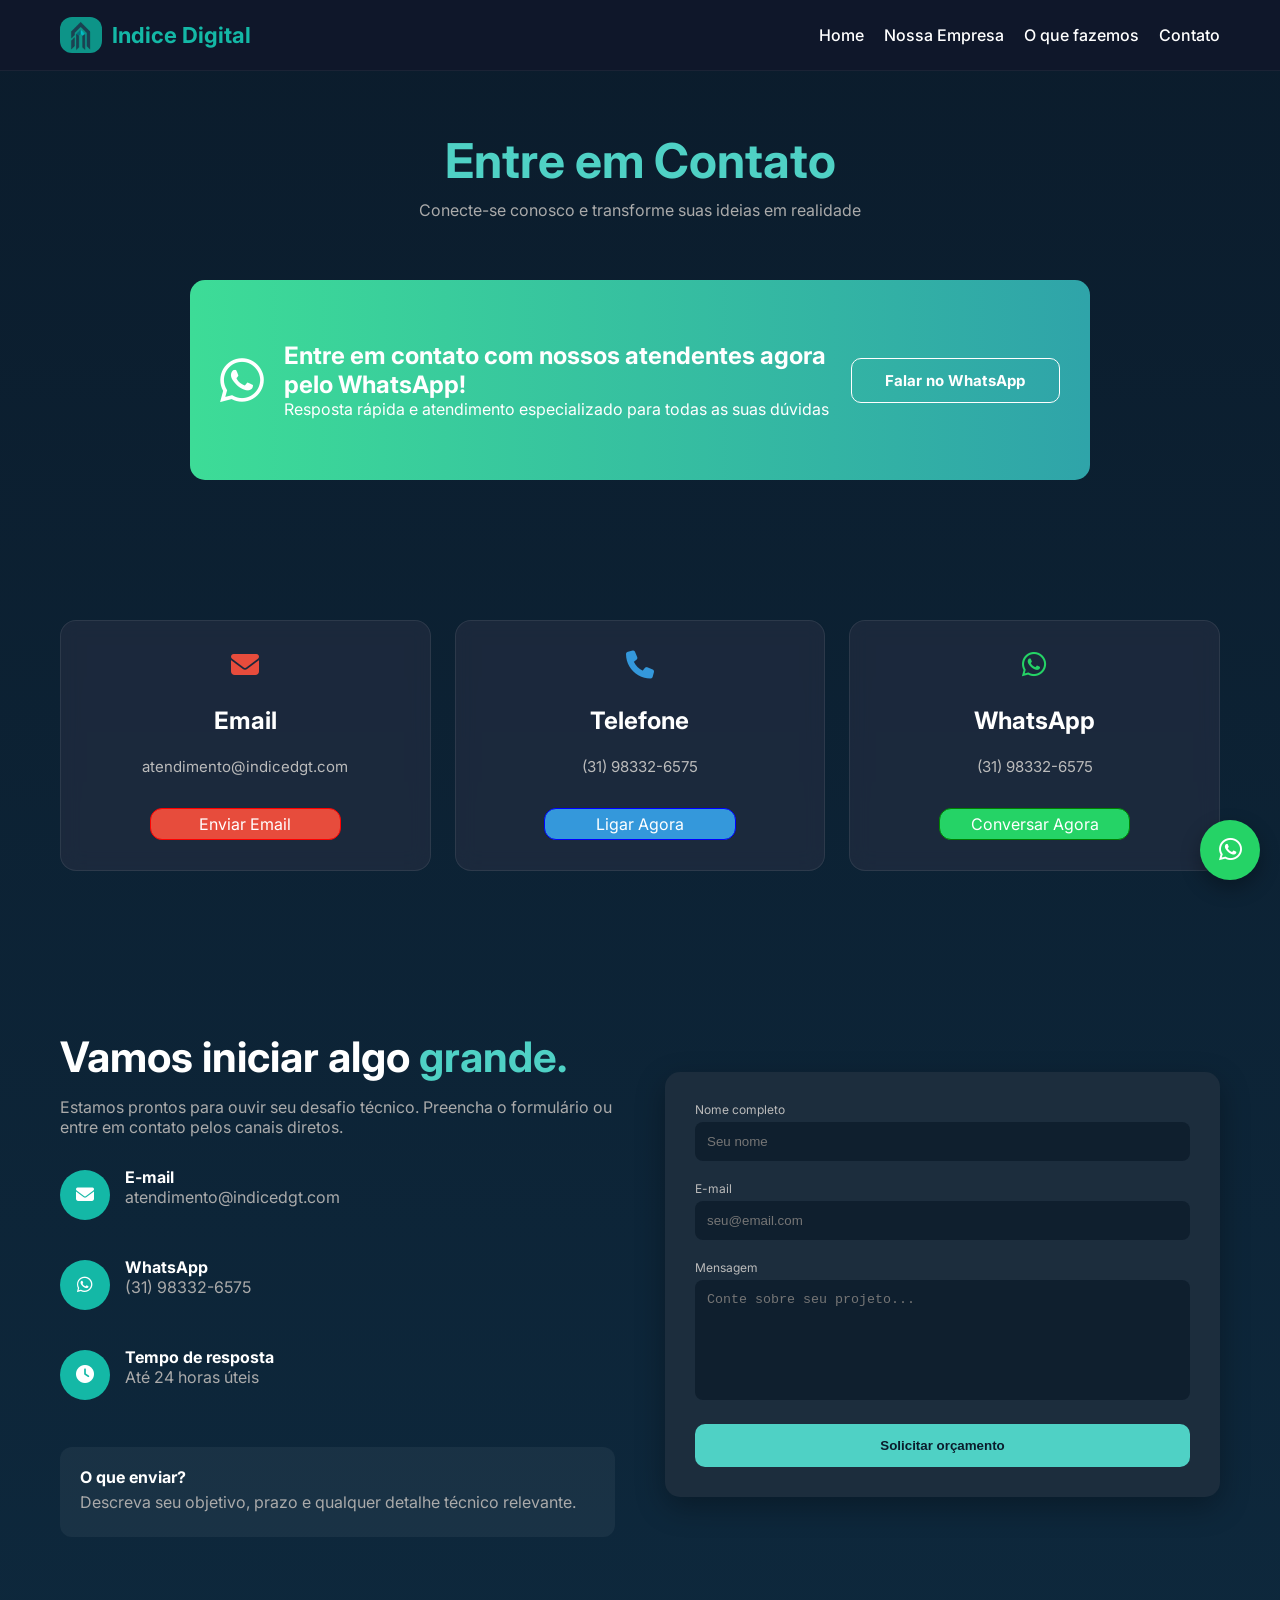
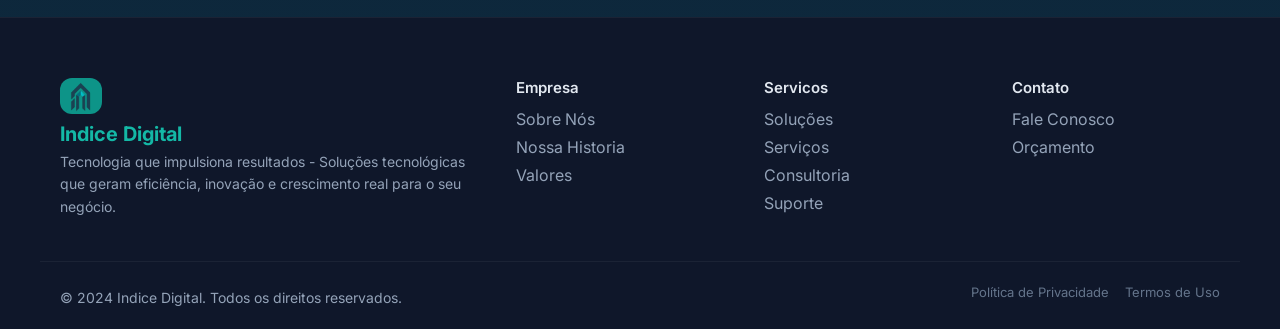
==== contato.html @ 9a700fef "Primeira versão do site" ====
<!doctype html>
<html lang="pt-BR">
  <head>
    <meta charset="UTF-8" />
    <meta name="viewport" content="width=device-width, initial-scale=1.0" />
    <title>Indice Digital - Tecnologia que impulsiona resultados</title>
    <meta
      name="description"
      content="Tecnologia que impulsiona resultados - Solucoes que geram eficiencia, inovacao e crescimento real para o seu negocio."
    />
    <meta property="og:title" content="Indice Digital - Tecnologia que impulsiona resultados" />
    <meta
      property="og:description"
      content="Transformamos ideias em solucoes tecnologicas que geram eficiencia, inovacao e crescimento real para o seu negocio."
    />
    <meta property="og:type" content="website" />
    <meta property="og:url" content="https://indicedgt.com/" />
    <link rel="preconnect" href="https://fonts.googleapis.com" />
    <link rel="preconnect" href="https://fonts.gstatic.com" crossorigin />
    <link rel="icon" href="images/logo.png" type="image/png">
    <link
      href="https://fonts.googleapis.com/css2?family=Inter:wght@400;500;600;700;800&display=swap"
      rel="stylesheet"
    />
    <link rel="stylesheet" href="https://cdnjs.cloudflare.com/ajax/libs/font-awesome/6.4.0/css/all.min.css">
    <link rel="stylesheet" href="assets/css/style.css"/>
    <script src="src/main.js" defer></script>
  </head>
  <body>
    <a class="skip-link" href="#conteudo">Pular para o conteudo principal</a>

    <header class="site-header" id="topo">
        <div class="container header-inner">
      
          <div class="header-left">
            <a href="index.html" class="logo" aria-label="Indice Digital">
              <img src="images/logo1.webp" alt="">
            </a>
      
            <span class="logo-text">Indice Digital</span>
          </div>
      
          <button
            class="menu-toggle"
            type="button"
            aria-expanded="false"
            aria-controls="menu-principal"
            aria-label="Abrir menu principal"
          >
            <span></span><span></span><span></span>
          </button>
      
          <nav id="menu-principal" class="main-nav" aria-label="Principal">
            <a href="index.html">Home</a>
            <a href="empresa.html">Nossa Empresa</a>
            <a href="oqfazemos.html">O que fazemos</a>
            <a href="contato.html">Contato</a>
          </nav>
      
        </div>
      </header>

      <section class="contact-hero">
        <h1>Entre em Contato</h1>
        <p>Conecte-se conosco e transforme suas ideias em realidade</p>
      </section>
      
      <section class="whatsapp-banner">
        <div class="banner-content">
            <i class="fa-brands fa-whatsapp"></i>
          <div>
            <h2>Entre em contato com nossos atendentes agora pelo WhatsApp!</h2>
            <p>Resposta rápida e atendimento especializado para todas as suas dúvidas</p>
          </div>
        </div>
        <a href="https://wa.me/5531983326575" target="_blank" class="btn-whatsapp">
          Falar no WhatsApp
        </a>
      </section>
      
      <section class="section contact">
        <div class="container">
      
          <div class="stats-grid">
      
            <article class="card">
              <div class="highlight-icon red">
                <i class="fa-solid fa-envelope"></i>
              </div>
      
              <h2>Email</h2>
              <p>atendimento@indicedgt.com</p>
      
              <a href="mailto:atendimento@indicedgt.com" class="card-btn email">
                Enviar Email
              </a>
            </article>

            <article class="card">
              <div class="highlight-icon blue">
                <i class="fa-solid fa-phone"></i>
              </div>
      
              <h2>Telefone</h2>
              <p>(31) 98332-6575</p>
      
              <a href="tel:31983326575" class="card-btn phone">
                Ligar Agora
              </a>
            </article>
      
            <article class="card">
              <div class="highlight-icon green">
                <i class="fa-brands fa-whatsapp"></i>
              </div>
      
              <h2>WhatsApp</h2>
              <p>(31) 98332-6575</p>
      
              <a href="https://wa.me/5531983326575" target="_blank" class="whatsapp">
                Conversar Agora
              </a>
            </article>
          </div>
        </div>
      </section>

      <section class="section contact-form-section" id="orcamento">
        <div class="container contact-grid">
          <div class="contact-info">
            <h2>Vamos iniciar algo <span>grande.</span></h2>
            <p>
              Estamos prontos para ouvir seu desafio técnico. Preencha o formulário
              ou entre em contato pelos canais diretos.
            </p>
      
            <div class="info-list">
      
              <div class="info-item">
                <div class="highlight-icon blue">
                  <i class="fa-solid fa-envelope"></i>
                </div>
                <div>
                  <strong>E-mail</strong>
                  <p>atendimento@indicedgt.com</p>
                </div>
              </div>
      
              <div class="info-item">
                <div class="highlight-icon green">
                  <i class="fa-brands fa-whatsapp"></i>
                </div>
                <div>
                  <strong>WhatsApp</strong>
                  <p>(31) 98332-6575</p>
                </div>
              </div>
      
              <div class="info-item">
                <div class="highlight-icon blue">
                  <i class="fa-solid fa-clock"></i>
                </div>
                <div>
                  <strong>Tempo de resposta</strong>
                  <p>Até 24 horas úteis</p>
                </div>
              </div>
            </div>
            <div class="contact-box">
              <strong>O que enviar?</strong>
              <p>
                Descreva seu objetivo, prazo e qualquer detalhe técnico relevante.
              </p>
            </div>
          </div>
      
          <div class="contact-form">
            <form>
              <label>Nome completo</label>
              <input type="text" placeholder="Seu nome">
      
              <label>E-mail</label>
              <input type="email" placeholder="seu@email.com">
      
              <label>Mensagem</label>
              <textarea placeholder="Conte sobre seu projeto..."></textarea>
      
              <button type="submit">Solicitar orçamento</button>
            </form>
          </div>
      
        </div>
      </section>
    
      <footer class="site-footer">
        <div class="container footer-grid">
          <div>
            <a href="#topo" class="footer-logo" aria-label="Indice Digital">
              <img src="images/logo1.webp">
            </a>
            <h5>Indice Digital</h5>
            <p>
              Tecnologia que impulsiona resultados - Soluções tecnológicas que geram eficiência, inovação e crescimento real para o seu negócio.
            </p>
          </div>
  
          <nav aria-label="Empresa">
            <h3>Empresa</h3>
            <a href="empresa.html#missao">Sobre Nós</a>
            <a href="empresa.html#nossa-empresa">Nossa Historia</a>
            <a href="empresa.html#valores">Valores</a>
          </nav>
  
          <nav aria-label="Servicos">
            <h3>Servicos</h3>
            <a href="oqfazemos.html#solucoes">Soluções</a>
            <a href="oqfazemos.html#o-que-fazemos">Serviços</a>
            <a href="oqfazemos.html#consultoria">Consultoria</a>
            <a href="oqfazemos.html#suporte">Suporte</a>
          </nav>
  
          <nav aria-label="Contato">
            <h3>Contato</h3>
            <a href="#contato">Fale Conosco</a>
            <a href="#orcamento">Orçamento</a>
          </nav>
        </div>
  
        <div class="container footer-bottom">
          <p>&copy; 2024 Indice Digital. Todos os direitos reservados.</p>
          <div class="legal-links">
            <a href="#">Política de Privacidade</a>
            <a href="#">Termos de Uso</a>
          </div>
        </div>
      </footer>
  
      <a href="https://wa.me/5531983326575" 
      class="floating-btn" 
      target="_blank">
      <i class="fab fa-whatsapp"></i>
      </a>
    </body>
  </html>
---- assets/css/style.css ----
* {
  margin: 0;
  padding: 0;
  box-sizing: border-box;
}

body {
  font-family: 'Inter', sans-serif;
  color: #FFFFFF;
  background: linear-gradient(180deg, #0b1c2c, #0e2a3f);
}

img {
  max-width: 100%;
  height: auto;
}

.floating-btn {
  position: fixed;
  bottom: 20px;
  right: 20px;

  width: 60px;
  height: 60px;
  border-radius: 50%;

  background: #25D366;
  color: #fff;

  display: flex;
  align-items: center;
  justify-content: center;

  font-size: 26px;
  box-shadow: 0 8px 20px rgba(0,0,0,0.3);
  z-index: 999;
  transition: all 0.3s ease;

  text-decoration: none;
  animation: float 3s ease-in-out infinite;
}

.floating-btn:hover {
  animation: none;
  transform: scale(1.1);
  box-shadow: 0 12px 25px rgba(0,0,0,0.4);
}

.floating-btn::after {
  content: "";
  position: absolute;
  inset: 0;
  border-radius: 50%;
  box-shadow: 0 0 0 0 rgba(37, 211, 102, 0.6);
  animation: pulse 2.5s infinite;
}

@keyframes float {
  0% { transform: translateY(0); }
  50% { transform: translateY(-15px); }
  100% { transform: translateY(0); }
}

@keyframes pulse {
  0% { transform: scale(1); box-shadow: 0 0 0 0 rgba(37, 211, 102, 0.6);}
  70% { transform: scale(1.05); box-shadow: 0 0 0 15px rgba(37, 211, 102, 0);}
  100% {transform: scale(1); box-shadow: 0 0 0 0 rgba(37, 211, 102, 0);}}

/* ACESSIBILIDADE */
.skip-link {
  position: absolute;
  top: 0;
  left: 0;
  padding: 10px;
}

/* LAYOUT */
.container {
  max-width: 1200px;
  margin: 0 auto;
  padding: 0 20px;
}

/* HEADER */
.site-header {
  position: sticky;
  top: 0;
  z-index: 1000;

  background: #0F172A;
  backdrop-filter: blur(10px);
  border-bottom: 1px solid rgba(255,255,255,0.05);
}

.header-inner {
  display: flex;
  justify-content: space-between;
  align-items: center;
  height: 70px;
  gap: 16px;
}

.logo {
  display: flex;
  align-items: center;
  gap: 8px;
  background-color: #0D9488;
  border-radius: 12px;
}

.header-left {
  display: flex;
  align-items: center;
  gap: 10px; 
}

.logo-text {
  font-weight: 700;
  font-size: clamp(18px, 2.6vw, 22px);
  color: #14B8A6;
}

.logo img {
  height: 36px;
  width: auto;
}

.logo:hover {
  transform: translateY(-5px);
}

/* MENU */
.main-nav {
  display: flex;
  gap: 20px;
  flex-wrap: wrap;
}

.menu-toggle {
  display: none;
}

.main-nav a {
  text-decoration: none;
  color: #FFFFFF;
  font-weight: 500;
  position: relative;
  transition: color 0.2s ease;
}

.main-nav a:hover {
  color: #14B8A6;
}

/* LINHA ANIMADA */
.main-nav a::after {
  content: "";
  position: absolute;
  left: 0;
  bottom: -5px;
  width: 0;
  height: 2px;
  background: #14B8A6;
  transition: width 0.3s ease;
}

.main-nav a:hover::after {
  width: 100%;
}

.hero {
  position: relative;
  padding: 100px 0;
  /* background: radial-gradient(
  circle at top,
  rgba(20, 184, 166, 0.08),
  #020617 60%
  ); */

  overflow: hidden;
  min-height: 90vh;
}

.hero::before {
  content: "";
  position: absolute;
  inset: 0;

  background-image:
    linear-gradient(#2DD4BF 1px, transparent 1px),
    linear-gradient(90deg, #2DD4BF 1px, transparent 1px);

  background-size: 50px 50px;

  opacity: 0.06;

  z-index: 0;
}

.hero-layout {
  position: relative;
  z-index: 1;

  display: flex;
  align-items: center;
  justify-content: space-between;
  gap: 40px;
}

.hero-copy {
  max-width: 500px;
}

.hero-copy h1 {
  font-size: clamp(32px, 5vw, 50px);
  margin-bottom: 20px;
  font-weight: 900;
}

.hero-copy p {
  font-size: clamp(16px, 2.2vw, 18px);
  color: #94A3B8;
  margin-bottom: 25px;
}

.hero-copy h1 span {
  color: #14b8a6;
}

.hero-actions {
  display: flex;
  gap: 15px;
}

.hero-stats {
  display: flex;
  flex-direction: column;
  gap: 20px;
}

.hero-visual {
  flex: 1;
  min-width: 0;
  max-width: 300px;
}

.hero-carousel {
  position: relative;
  overflow: hidden;
  height: 250px;
  padding: 0;
}

.hero-carousel::before,
.hero-carousel::after {
  content: "";
  position: absolute;
  left: 0;
  width: 100%;
  height: 72px;
  z-index: 2;
  pointer-events: none;
}

.hero-carousel::before {
  top: 0;
  background: linear-gradient(to bottom, rgba(10, 24, 38, 1), rgba(10, 24, 38, 0));
}

.hero-carousel::after {
  bottom: 0;
  background: linear-gradient(to top, rgba(10, 24, 38, 1), rgba(10, 24, 38, 0));
}

.hero-carousel-track {
  display: flex;
  flex-direction: column;
  gap: 12px;
  animation: hero-carousel-scroll-vertical 26s linear infinite;
}

.hero-carousel:hover .hero-carousel-track {
  animation-play-state: paused;
}

.hero-mini-card {
  min-width: 190px;
  padding: 18px 16px;
  border-radius: 16px;
  border: 1px solid rgba(148, 163, 184, 0.18);
  background: linear-gradient(140deg, rgba(255, 255, 255, 0.08), rgba(15, 23, 42, 0.25));
  backdrop-filter: blur(8px);
  -webkit-backdrop-filter: blur(8px);
  color: #dbe7f5;
  display: flex;
  align-items: center;
  gap: 12px;
  font-weight: 500;
  letter-spacing: 0.2px;
  box-shadow: inset 0 1px 0 rgba(255, 255, 255, 0.12), 0 8px 24px rgba(0, 0, 0, 0.2);
}

.hero-mini-card i {
  color: #5eead4;
  font-size: 15px;
  opacity: 0.95;
}

.hero-mini-card span {
  font-size: 14px;
  line-height: 1.35;
}

@keyframes hero-carousel-scroll {
  from {
    transform: translateX(0);
  }
  to {
    transform: translateX(calc(-50% - 7px));
  }
}

@keyframes hero-carousel-scroll-vertical {
  from {
    transform: translateY(0);
  }
  to {
    transform: translateY(calc(-50% - 7px));
  }
}

.btn {
  display: inline-block;
  padding: 12px 20px;
  border-radius: 8px;
  text-decoration: none;
  font-weight: 600;
}

.btn-primary {
  background: #14B8A6;
  color: #020617;
}

.btn-primary:hover {
  background: #0D9488;
}

.btn-secondary {
  border: 1px solid #14B8A6;
  color: #14B8A6;
}

.btn-secondary:hover {
  background: #14B8A6;
  color: #020617;
}

.section {
  padding: 80px 0;
}

.stats {
  position: relative;
  background: #0F172A;
}

.stats::before {
  content: "";
  position: absolute;
  inset: 0;
  background-image: url("../../images/indice_dgt.jpeg");
  background-size: cover;
  background-position: center;
  background-repeat: no-repeat;
  z-index: 0;
}

.stats::after {
  content: "";
  position: absolute;
  inset: 0;
  background: rgba(2, 6, 23, 0.85);
  z-index: 1;
}

.stats .container {
  position: relative;
  z-index: 2;
}

.stats-grid {
  display: grid;
  grid-template-columns: repeat(3, 1fr);
  gap: 24px;
}

.card {
  position: relative;

  width: 100%;
  height: 100%;

  padding: 30px 25px;

  background: rgba(41, 49, 68, 0.55);
  backdrop-filter: blur(10px);
  -webkit-backdrop-filter: blur(10px);

  border: 1px solid rgba(255, 255, 255, 0.08);
  border-radius: 16px;

  display: flex;
  flex-direction: column;
  align-items: center;
  justify-content: center;
  text-align: center;

  gap: 12px;

  color: #fff;

  transition: all 0.3s ease;
}

.card:hover {
  transform: translateY(-8px);
  box-shadow: 0 20px 40px rgba(0, 0, 0, 0.4);
  border-color: rgba(20, 184, 166, 0.4);
}

.card:hover .highlight-icon {
  transform: scale(1.1) rotate(5deg);
}

.highlight-icon {
  width: 50px;
  height: 50px;
  border-radius: 50%;

  display: flex;
  align-items: center;
  justify-content: center;

  background: #14b8a6;
  color: #FFFFFF;

  margin-bottom: 15px;
  font-size: 18px;

  transition: transform 0.3s ease;
}

.stats-grid {
  display: grid;
  grid-template-columns: repeat(auto-fit, minmax(300px, 1fr));
  gap: 24px;
  position: relative;
  z-index: 2;
}     

.card h2 {
  font-size: 24px;
  margin-bottom: 10px;
}

.card p {
  font-size: 15px;
  color: #94A3B8;
}

.site-footer {
  background: #0F172A;
  border-top: 1px solid rgba(255,255,255,0.05);
  padding: 60px 0 20px;
}

.site-footer h5 {
  font-weight: 700;
  font-size: 20px;
  text-decoration: none;
  color: #14B8A6;
}

.footer-grid {
  display: grid;
  grid-template-columns: 2fr 1fr 1fr 1fr;
  gap: 40px;
  margin-bottom: 40px;
}

.footer-logo {
  display: inline-flex;
  align-items: center;
  gap: 12px;
}

.footer-logo img {
  height: 36px;
  width: auto;
  display: block;
  background-color: #0D9488;
  border-radius: 12px;
}

.site-footer p {
  margin-top: 5px;
  color: #94A3B8;
  font-size: 14px;
  line-height: 1.6;
}

.site-footer h3 {
  font-size: 15px;
  margin-bottom: 12px;
  color: #E2E8F0;
  font-weight: 600;
}

.site-footer a {
  display: block;
  text-decoration: none;
  color: #94A3B8;
  font-size: 16px;
  margin-bottom: 8px;
  transition: color 0.2s ease;
}

.site-footer a:hover {
  color: #14B8A6;
}

.footer-bottom {
  display: flex;
  justify-content: space-between;
  align-items: center;

  border-top: 1px solid rgba(255,255,255,0.05);
  padding-top: 20px;

  font-size: 13px;
  color: #64748B;
}

.legal-links {
  display: flex;
  gap: 16px;
}

.legal-links a {
  font-size: 13px;
  color: #64748B;
}

.legal-links a:hover {
  color: #14B8A6;
}

/* Empresa */
.empresa-hero {
  text-align: center;
  padding: 100px 0 60px;
}

.empresa-header h1 {
  font-size: clamp(32px, 5vw, 48px);
  color: #14B8A6;
  margin-bottom: 20px;
}

.empresa-header p {
  max-width: 600px;
  margin: 0 auto;
  color: #94A3B8;
  font-size: clamp(16px, 2.2vw, 18px);
  line-height: 1.6;
}

.dots {
  display: flex;
  justify-content: center;
  gap: 10px; /* espaço entre eles */
  margin-top: 20px;
}

.dot {
  width: 10px;
  height: 10px;
  background: #14B8A6;
  border-radius: 50%;
}

.empresa-grid {
  display: grid;
  grid-template-columns: 1fr 1fr;
  gap: 40px;
  align-items: stretch;
}

.empresa-img {
  position: relative;
  display: inline-block;
}

.empresa-img img {
  width: 100%;
  height: 100%;
  object-fit: cover;
  display: block;
  border-radius: 16px;
}

.empresa-img::after {
  content: "";
  position: absolute;

  top: 0;
  left: 0;
  width: 100%;
  height: 100%;

  background: rgba(20, 184, 166, 0.25);
  border-radius: 16px;
}

.empresa-info {
  display: flex;
  flex-direction: column;
  gap: 20px;
}

.info-card {
  background: rgba(15, 23, 42, 0.55);
  backdrop-filter: blur(10px);
  border: 1px solid rgba(255,255,255,0.08);
  border-radius: 16px;
  padding: 25px;
  text-align: center;
  transition: transform 0.3s ease, box-shadow 0.3s ease;
}

.info-card:hover {
  transform: translateY(-8px);
  box-shadow: 0 20px 40px rgba(0, 0, 0, 0.4);
  border-color: rgba(20, 184, 166, 0.3);
}

.info-icon {
  width: 40px;
  height: 40px;
  border-radius: 50%;

  display: flex;
  align-items: center;
  justify-content: center;

  background: #14b8a6;
  color: #FFFFFF;

  margin: 0 auto 10px;
  margin-bottom: 15px;
  font-size: 18px;

  transition: transform 0.3s ease;
}

.info-card:hover .info-icon {
  transform: scale(1.08);
}

.info-card h2 {
  margin-bottom: 10px;
}

.info-card p {
  color: #94A3B8;
  font-size: 15px;
  line-height: 1.6;
}

.empresa-numeros {
  margin-top: 10px;
}

.empresa-numeros h3 {
  color: #14B8A6;
  margin-bottom: 20px;
  text-align: center;
  font-size: 20px;
}

/* GRID NÚMEROS */
.numeros-grid {
  display: grid;
  grid-template-columns: repeat(2, 1fr);
  gap: 15px;
}

.numero-card {
  background: rgba(15, 23, 42, 0.55);
  border: 1px solid rgba(255,255,255,0.08);
  border-radius: 12px;
  padding: 20px;
  text-align: center;

  transition: transform 0.3s ease, box-shadow 0.3s ease;
}

.numero-card:hover {
  transform: translateY(-8px);
  box-shadow: 0 20px 40px rgba(0, 0, 0, 0.4);
  border-color: rgba(20, 184, 166, 0.3);
}

.numero-card span {
  font-size: 22px;
  font-weight: 700;
  color: #14B8A6;
  display: block;
  margin-bottom: 5px;

  transition: transform 0.3s ease;
}

.numero-card span:hover {
  transform: scale(1.08);
}

.numero-card p {
  font-size: 12px;
  color: #94A3B8;
}

/* O que fazemos */
.servicos-header {
  text-align: center;
  max-width: 700px;
  margin: 0 auto 60px;
}

.servicos-header h1 {
  font-size: clamp(30px, 4.8vw, 42px);
  margin-bottom: 15px;
  color: #14B8A6;
}

.servicos-header p {
  font-size: clamp(17px, 2.8vw, 22px);
  color: #94A3B8;
}

.servicos-grid {
  display: grid;
  grid-template-columns: repeat(2, 1fr);
  gap: 30px;
}

.servico-card {
  background: rgba(255, 255, 255, 0.03);
  border: 1px solid rgba(255,255,255,0.08);
  border-radius: 16px;
  padding: 30px 25px;
  min-height: 700px;

  text-align: center;
  backdrop-filter: blur(10px);
  transition: transform 0.3s ease, box-shadow 0.3s ease, border 0.3s ease;
}

.servico-card img {
  width: 250px;
  height: auto;
  margin-bottom: 20px;
  border-radius: 10px;
}

.img-overlay {
  position: absolute;
  inset: 0;

  background: rgba(20, 184, 166, 0.6);

  display: flex;
  align-items: center;
  justify-content: center;

  opacity: 0;
  transition: 0.3s ease;

  width: 250px;
  height: auto;
  margin-bottom: 20px;
  border-radius: 10px;
}

.overlay-icon {
  width: 60px;
  height: 60px;
  background: #fff;
  border-radius: 50%;

  display: flex;
  align-items: center;
  justify-content: center;

  color: #14B8A6;
  font-size: 20px;

  transform: scale(0.8);
  transition: 0.3s ease;
}

.servico-img {
  position: relative;
  display: inline-block;
}

.servico-img img {
  width: 250px;
  height: auto;
  display: block;
  border-radius: 10px;
}

.servico-img:hover .img-overlay {
  opacity: 1;
}

.servico-img:hover .overlay-icon {
  transform: scale(1);
}

.servico-card h2 {
  font-size: 22px;
  margin-bottom: 10px;
}

.servico-card p {
  font-size: 19px;
  color: #94A3B8;
  margin-bottom: 20px;
}

.servico-card ul {
  list-style: none;
  padding: 0;
  margin-bottom: 20px;
}

.servico-card ul li {
  padding: 10px 0;
  border-top: 1px solid rgba(255,255,255,0.05);
  font-size: 18px;
}

.servico-card ul li:first-child {
  border-top: none;
}

.servico-extra {
  display: block;
  margin-top: 15px;
  font-size: 17px;
  color: #14B8A6;
  font-style: italic;
}

.servico-card:hover {
  transform: translateY(-10px);
  box-shadow: 0 20px 40px rgba(0,0,0,0.4);
  border-color: rgba(20, 184, 166, 0.3);
}

@media (max-width: 900px) {
  .servicos-grid {
    grid-template-columns: 1fr;
  }
}

/* Contatos */

.contact-hero {
  text-align: center;
  margin-top: 60px;
}

.contact-hero h1 {
  font-size: clamp(32px, 5vw, 48px);
  color: #4fd1c5;
}

.contact-hero p {
  margin-top: 10px;
  color: #aaa;
}

.whatsapp-banner {
  margin: 60px auto;
  width: min(100%, 900px);
  min-height: 200px;
  background: linear-gradient(90deg, #3ddc97, #2fa4a9);
  border-radius: 15px;
  padding: 30px;
  display: flex;
  justify-content: space-between;
  align-items: center;
}

.banner-content {
  display: flex;
  gap: 20px;
  align-items: center;
}

.banner-content .fa-whatsapp {
  font-size: 50px;
}

.banner-content .icon {
  font-size: 40px;
}

.whatsapp-banner a {
  background: transparent;
  border: 1px solid #fff;
  padding: 12px 20px;
  border-radius: 10px;
  color: #fff;
  cursor: pointer;
  width: 30%;
  font-weight: bold;
  text-decoration: none;
  font-size: 15px;
  text-align: center;
}

.whatsapp-banner a:hover {
  transform: translateY(-8px);
  box-shadow: 0 20px 40px rgba(0, 0, 0, 0.4);
  border-color: rgba(20, 184, 166, 0.4);
  border: 1px solid #fff;
}

.card .icon {
  font-size: 24px;
  margin-bottom: 10px;
}

.card h3 {
  margin-bottom: 10px;
}

.card p {
  margin-bottom: 20px;
  color: #bbb;
}

.card button {
  padding: 10px 15px;
  border-radius: 8px;
  border: none;
  cursor: pointer;
}

.email,
.phone,
.whatsapp {
  text-decoration: none;
  padding: 5px;
  border-radius: 12px;
  width: 60%;
  color: #fff;
}

.email {
  background-color: #e74c3c;
  border: 1px solid red;
}

.phone {
  background-color: #3498db;
  border: 1px solid blue;
}

.whatsapp {
  background-color: #25d366;
  border: 1px solid green;
}

.email:hover,
.phone:hover,
.whatsapp:hover {
  opacity: .8;
}

.contact .highlight-icon {
  background: transparent;
  border-radius: 0;
  width: auto;
  height: auto;
  display: inline-block;
}

.contact .highlight-icon i {
  font-size: 28px;
}

.contact .highlight-icon.red i {
  color: #e74c3c;
}

.contact .highlight-icon.blue i {
  color: #3498db;
}

.contact .highlight-icon.green i {
  color: #25d366;
}

.contact-grid {
  display: grid;
  grid-template-columns: 1fr 1fr;
  gap: 50px;
  align-items: center;
}

.contact-info h2 {
  font-size: clamp(30px, 4.8vw, 42px);
  margin-bottom: 15px;
}

.contact-info h2 span {
  color: #4fd1c5;
}

.contact-info p {
  color: #aaa;
  margin-bottom: 30px;
}

.info-list {
  display: flex;
  flex-direction: column;
  gap: 20px;
}

.info-item {
  display: flex;
  align-items: center;
  gap: 15px;
}

.contact-box {
  margin-top: 30px;
  padding: 20px;
  border-radius: 12px;
  background: rgba(255,255,255,0.05);
  height: 90px;
}

.contact-box p {
  margin-top: 5px;
}

.contact-form {
  background: #1c2d3d;
  padding: 30px;
  border-radius: 15px;
  box-shadow: 0 10px 30px rgba(0,0,0,0.3);
}

.contact-form label {
  display: block;
  margin-bottom: 5px;
  font-size: 12px;
  color: #bbb;
}

.contact-form input,
.contact-form textarea {
  width: 100%;
  padding: 12px;
  margin-bottom: 20px;
  border-radius: 8px;
  border: none;
  background: #0f1f2e;
  color: #fff;
}

.contact-form textarea {
  height: 120px;
  resize: none;
}

.contact-form button {
  width: 100%;
  padding: 14px;
  border-radius: 10px;
  border: none;
  background: #4fd1c5;
  color: #0b1c2c;
  font-weight: bold;
  cursor: pointer;
  transition: 0.3s;
}

.contact-form button:hover {
  opacity: 0.9;
}

@media (max-width: 900px) {
  .contact-grid {
    grid-template-columns: 1fr;
  }
}

@media (max-width: 1100px) {
  .hero-layout,
  .empresa-grid,
  .contact-grid {
    gap: 28px;
  }

  .footer-grid {
    grid-template-columns: repeat(2, minmax(0, 1fr));
    gap: 28px;
  }

  .whatsapp-banner {
    width: calc(100% - 40px);
  }
}

@media (max-width: 900px) {
  .section {
    padding: 60px 0;
  }

  .header-inner {
    height: auto;
    padding: 14px 0;
    align-items: flex-start;
  }

  .header-left {
    width: 100%;
    justify-content: center;
  }

  .main-nav {
    width: 100%;
    justify-content: center;
    gap: 14px;
  }

  .hero {
    min-height: auto;
    padding: 70px 0;
  }

  .hero-layout,
  .empresa-grid,
  .servicos-grid,
  .contact-grid {
    grid-template-columns: 1fr;
    flex-direction: column;
  }

  .hero-copy {
    max-width: 100%;
  }

  .hero-actions {
    flex-wrap: wrap;
  }

  .hero-visual {
    width: 100%;
    max-width: 100%;
  }

  .whatsapp-banner {
    width: calc(100% - 40px);
    height: auto;
    padding: 24px;
    gap: 20px;
    flex-direction: column;
    align-items: flex-start;
  }

  .banner-content {
    align-items: flex-start;
  }

  .servico-card {
    min-height: auto;
  }
}

@media (max-width: 600px) {
  .container {
    padding: 0 16px;
  }

  .section {
    padding: 48px 0;
  }

  .main-nav {
    flex-direction: column;
    align-items: center;
    gap: 10px;
  }

  .hero-actions {
    width: 100%;
  }

  .hero-actions .btn {
    width: 100%;
    text-align: center;
  }

  .hero-mini-card {
    min-width: 165px;
    padding: 14px 12px;
    font-size: 14px;
  }

  .hero-carousel::before,
  .hero-carousel::after {
    height: 52px;
  }

  .hero-carousel {
    height: 210px;
  }

  .stats-grid {
    grid-template-columns: 1fr;
  }

  .empresa-numeros .numeros-grid {
    grid-template-columns: 1fr;
  }

  .servico-card {
    padding: 24px 18px;
  }

  .servico-card ul li {
    font-size: 16px;
  }

  .footer-grid {
    grid-template-columns: 1fr;
    gap: 20px;
  }

  .footer-bottom {
    flex-direction: column;
    align-items: flex-start;
    gap: 8px;
  }

  .legal-links {
    flex-wrap: wrap;
  }

  .contact-form {
    padding: 22px 18px;
  }
}

@media (prefers-reduced-motion: reduce) {
  .hero-carousel-track {
    animation: none;
  }
}
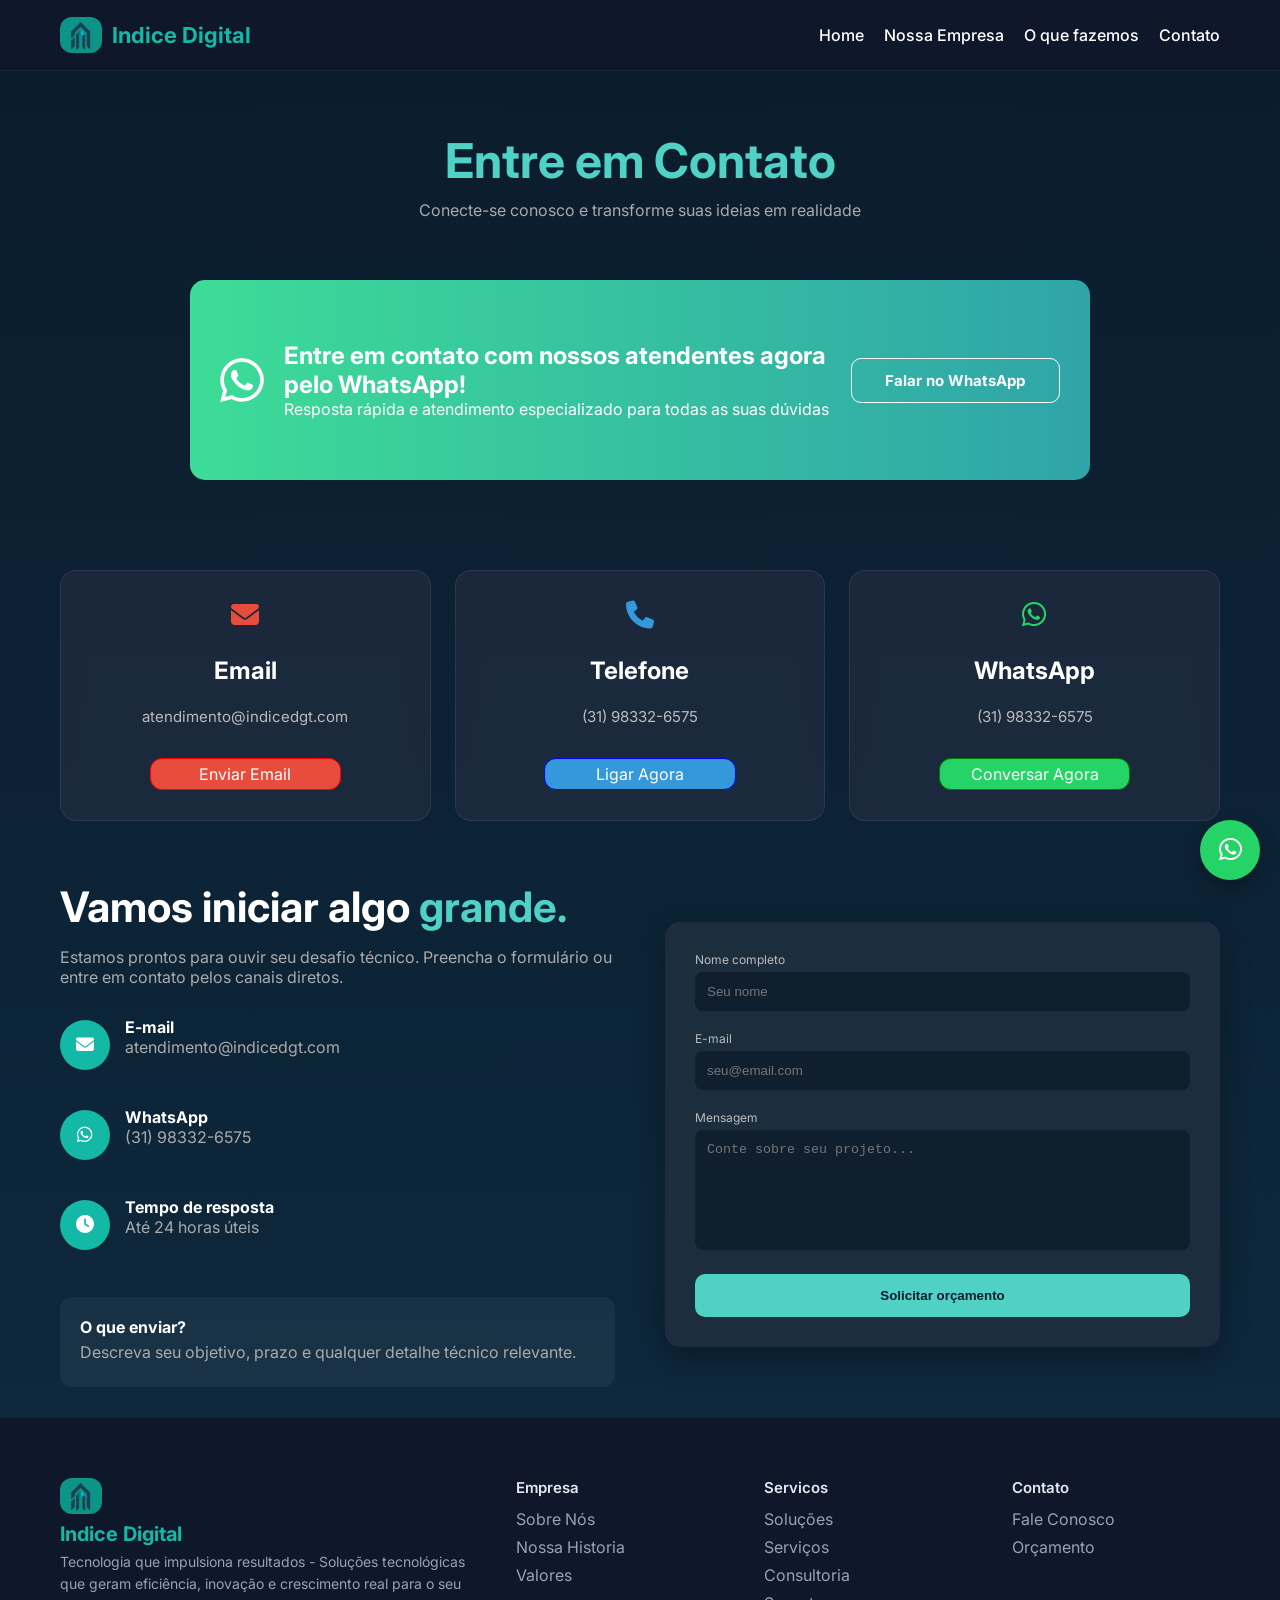
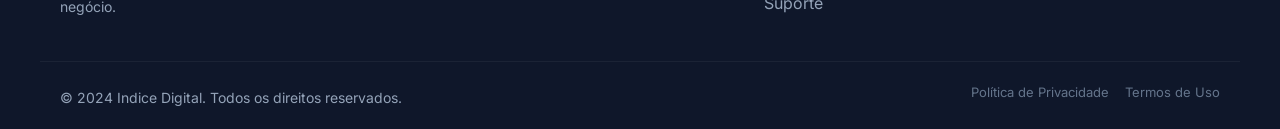
==== commit 001a5c5e: "style: melhorias gerais de layout e responsividade" ====
--- a/contato.html
+++ b/contato.html
@@ -40,14 +40,8 @@
             <span class="logo-text">Indice Digital</span>
           </div>
       
-          <button
-            class="menu-toggle"
-            type="button"
-            aria-expanded="false"
-            aria-controls="menu-principal"
-            aria-label="Abrir menu principal"
-          >
-            <span></span><span></span><span></span>
+          <button class="menu-toggle" id="menu-toggle">
+            ☰
           </button>
       
           <nav id="menu-principal" class="main-nav" aria-label="Principal">
@@ -195,7 +189,7 @@
       <footer class="site-footer">
         <div class="container footer-grid">
           <div>
-            <a href="#topo" class="footer-logo" aria-label="Indice Digital">
+            <a href="index.html#topo" class="footer-logo" aria-label="Indice Digital">
               <img src="images/logo1.webp">
             </a>
             <h5>Indice Digital</h5>
--- a/assets/css/style.css
+++ b/assets/css/style.css
@@ -74,14 +74,12 @@
   padding: 10px;
 }
 
-/* LAYOUT */
 .container {
   max-width: 1200px;
   margin: 0 auto;
   padding: 0 20px;
 }
 
-/* HEADER */
 .site-header {
   position: sticky;
   top: 0;
@@ -138,6 +136,40 @@
 
 .menu-toggle {
   display: none;
+  font-size: 28px;
+  background: none;
+  border: none;
+  color: #fff;
+  cursor: pointer;
+}
+
+/* Mobile */
+@media (max-width: 768px) {
+
+  .menu-toggle {
+    display: block;
+  }
+
+  .main-nav {
+    position: absolute;
+    top: 70px;
+    left: 0;
+    width: 100%;
+
+    background: #0F172A;
+
+    flex-direction: column;
+    align-items: center;
+    gap: 20px;
+
+    padding: 20px 0;
+
+    display: none;
+  }
+
+  .main-nav.active {
+    display: flex;
+  }
 }
 
 .main-nav a {
@@ -171,14 +203,8 @@
 .hero {
   position: relative;
   padding: 100px 0;
-  /* background: radial-gradient(
-  circle at top,
-  rgba(20, 184, 166, 0.08),
-  #020617 60%
-  ); */
-
   overflow: hidden;
-  min-height: 90vh;
+  min-height: 70vh;
 }
 
 .hero::before {
@@ -389,12 +415,6 @@
   z-index: 2;
 }
 
-.stats-grid {
-  display: grid;
-  grid-template-columns: repeat(3, 1fr);
-  gap: 24px;
-}
-
 .card {
   position: relative;
 
@@ -734,8 +754,16 @@
 /* O que fazemos */
 .servicos-header {
   text-align: center;
-  max-width: 700px;
-  margin: 0 auto 60px;
+  max-width: 400px;
+  margin: 0 auto 20px;
+}
+
+.servicos-header {
+  margin-bottom: 40px;
+}
+
+.section {
+  padding: 30px;
 }
 
 .servicos-header h1 {
@@ -1108,9 +1136,19 @@
   opacity: 0.9;
 }
 
-@media (max-width: 900px) {
-  .contact-grid {
-    grid-template-columns: 1fr;
+/* RESPONSIVIDADE */
+
+@media (min-width: 1400px) {
+  .container {
+    max-width: 1320px;
+  }
+
+  .hero-layout {
+    gap: 60px;
+  }
+
+  .empresa-grid {
+    gap: 60px;
   }
 }
 
@@ -1118,50 +1156,33 @@
   .hero-layout,
   .empresa-grid,
   .contact-grid {
-    gap: 28px;
+    gap: 30px;
+  }
+
+  .servicos-grid {
+    grid-template-columns: repeat(2, 1fr);
   }
 
   .footer-grid {
-    grid-template-columns: repeat(2, minmax(0, 1fr));
-    gap: 28px;
-  }
-
-  .whatsapp-banner {
-    width: calc(100% - 40px);
+    grid-template-columns: repeat(2, 1fr);
   }
 }
 
 @media (max-width: 900px) {
+
   .section {
     padding: 60px 0;
   }
 
-  .header-inner {
-    height: auto;
-    padding: 14px 0;
-    align-items: flex-start;
-  }
-
-  .header-left {
-    width: 100%;
-    justify-content: center;
-  }
-
-  .main-nav {
-    width: 100%;
-    justify-content: center;
-    gap: 14px;
-  }
-
   .hero {
+    padding: 70px 0;
     min-height: auto;
-    padding: 70px 0;
   }
 
   .hero-layout,
   .empresa-grid,
-  .servicos-grid,
-  .contact-grid {
+  .contact-grid,
+  .servicos-grid {
     grid-template-columns: 1fr;
     flex-direction: column;
   }
@@ -1175,45 +1196,50 @@
   }
 
   .hero-visual {
-    width: 100%;
     max-width: 100%;
   }
 
+  .footer-grid {
+    grid-template-columns: 1fr;
+  }
+
   .whatsapp-banner {
-    width: calc(100% - 40px);
-    height: auto;
-    padding: 24px;
-    gap: 20px;
     flex-direction: column;
     align-items: flex-start;
-  }
-
-  .banner-content {
-    align-items: flex-start;
-  }
-
-  .servico-card {
-    min-height: auto;
+    gap: 20px;
+    height: auto;
   }
 }
 
 @media (max-width: 600px) {
+
   .container {
     padding: 0 16px;
   }
 
   .section {
-    padding: 48px 0;
+    padding: 50px 0;
+  }
+
+  .header-inner {
+    flex-direction: column;
+    align-items: center;
+    height: auto;
+    gap: 10px;
   }
 
   .main-nav {
     flex-direction: column;
-    align-items: center;
     gap: 10px;
+  }
+
+  .hero-copy h1 {
+    font-size: 28px;
   }
 
   .hero-actions {
     width: 100%;
+    flex-direction: column;
   }
 
   .hero-actions .btn {
@@ -1221,59 +1247,24 @@
     text-align: center;
   }
 
-  .hero-mini-card {
-    min-width: 165px;
-    padding: 14px 12px;
-    font-size: 14px;
-  }
-
-  .hero-carousel::before,
-  .hero-carousel::after {
-    height: 52px;
-  }
-
-  .hero-carousel {
-    height: 210px;
-  }
-
-  .stats-grid {
-    grid-template-columns: 1fr;
-  }
-
-  .empresa-numeros .numeros-grid {
-    grid-template-columns: 1fr;
-  }
-
   .servico-card {
-    padding: 24px 18px;
+    padding: 20px;
+  }
+
+  .servico-card p {
+    font-size: 16px;
   }
 
   .servico-card ul li {
-    font-size: 16px;
-  }
-
-  .footer-grid {
-    grid-template-columns: 1fr;
-    gap: 20px;
+    font-size: 15px;
+  }
+
+  .whatsapp-banner a {
+    width: 100%;
   }
 
   .footer-bottom {
     flex-direction: column;
-    align-items: flex-start;
-    gap: 8px;
-  }
-
-  .legal-links {
-    flex-wrap: wrap;
-  }
-
-  .contact-form {
-    padding: 22px 18px;
-  }
-}
-
-@media (prefers-reduced-motion: reduce) {
-  .hero-carousel-track {
-    animation: none;
+    gap: 10px;
   }
 }
